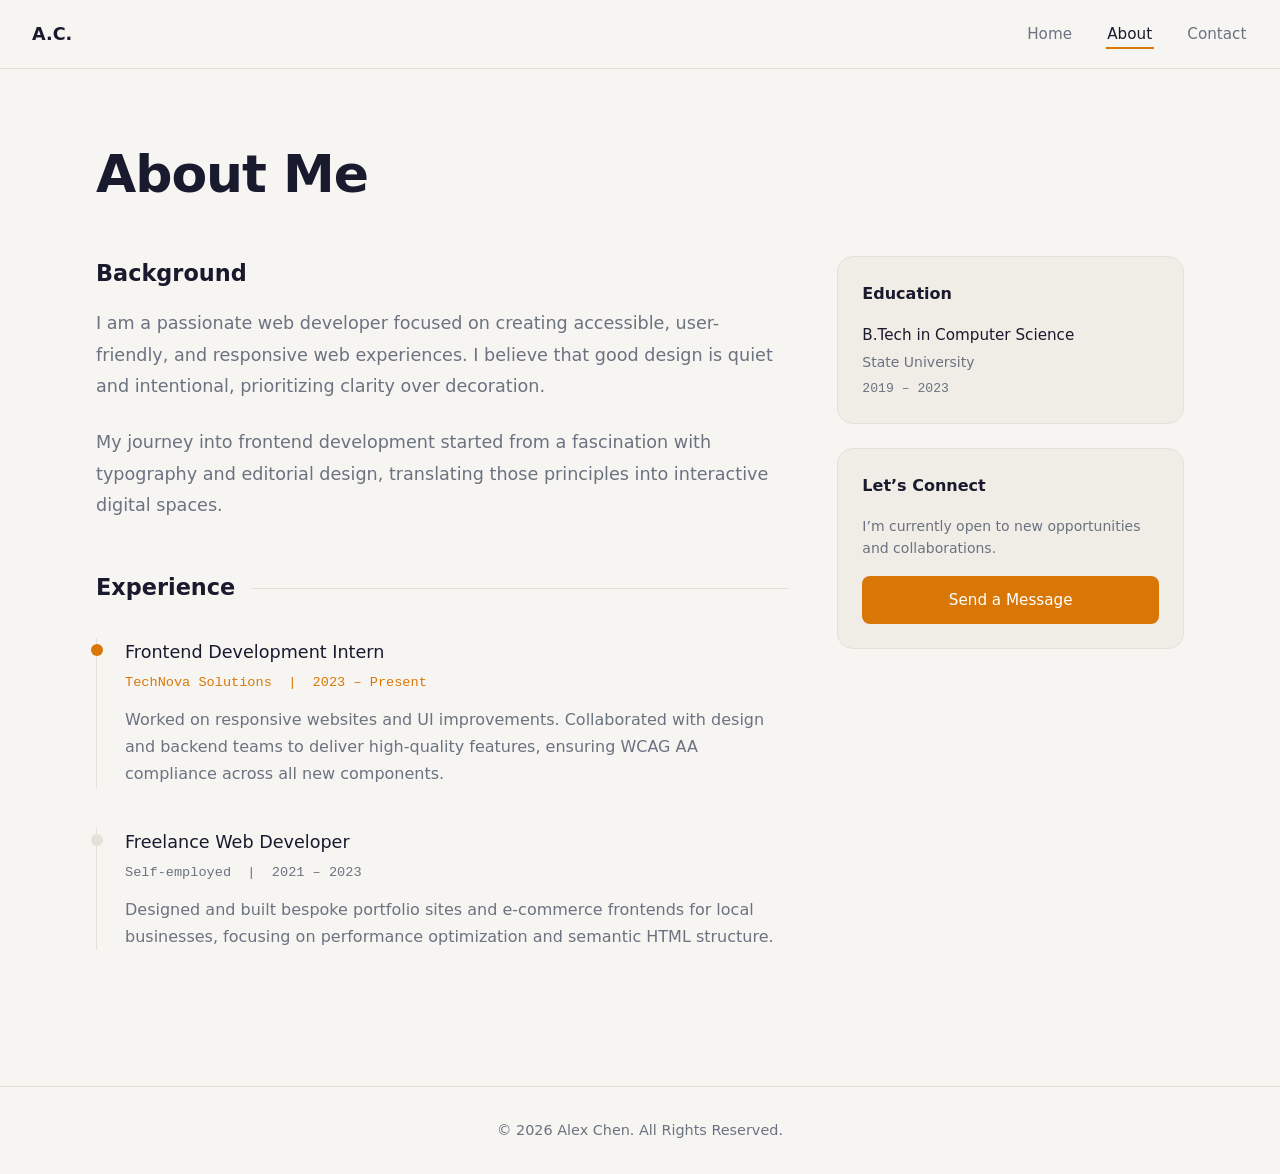
==== about.html @ e7417eff "Add files via upload" ====
<!DOCTYPE html>
<html lang="en">
<head>
  <meta charset="UTF-8">
  <meta name="viewport" content="width=device-width, initial-scale=1.0">

  <title>About | Alex Chen - Frontend Developer</title>

  <meta name="description" content="Learn more about Alex Chen's background, education, and experience as a frontend developer.">
  <meta name="theme-color" content="#d97706">

  <link rel="canonical" href="https://alexchen.dev/about.html">

  <meta property="og:title" content="About | Alex Chen - Frontend Developer">
  <meta property="og:description" content="Learn more about Alex Chen's background, education, and experience as a frontend developer.">
  <meta property="og:type" content="website">
  <meta property="og:url" content="https://alexchen.dev/about.html">
  <meta property="og:image" content="https://alexchen.dev/preview.jpg">

  <meta name="twitter:card" content="summary_large_image">
  <meta name="twitter:title" content="About | Alex Chen - Frontend Developer">
  <meta name="twitter:description" content="Learn more about Alex Chen's background, education, and experience as a frontend developer.">
  <meta name="twitter:image" content="https://alexchen.dev/preview.jpg">

  <style>
    *, *::before, *::after { box-sizing: border-box; margin: 0; padding: 0; }

    :root {
      --bg: #f7f5f2;
      --fg: #1a1a2e;
      --muted: #6b7280;
      --primary: #d97706;
      --card: #ffffff;
      --border: #e5e0d8;
      --secondary-bg: #f0ece6;
      font-family: system-ui, -apple-system, BlinkMacSystemFont, "Segoe UI", sans-serif;
    }

    body { background: var(--bg); color: var(--fg); line-height: 1.6; }

    /* Skip link */
    .skip-link {
      position: absolute;
      left: -9999px;
      top: auto;
      width: 1px;
      height: 1px;
      overflow: hidden;
    }
    .skip-link:focus {
      position: fixed;
      top: 1rem;
      left: 1rem;
      width: auto;
      height: auto;
      padding: 0.75rem 1.25rem;
      background: var(--fg);
      color: #fff;
      border-radius: 6px;
      font-weight: 600;
      z-index: 9999;
      text-decoration: none;
    }

    /* Header & Nav */
    header {
      display: flex;
      align-items: center;
      justify-content: space-between;
      padding: 1.25rem 2rem;
      border-bottom: 1px solid var(--border);
      background: var(--bg);
    }
    .logo { font-weight: 700; font-size: 1.1rem; text-decoration: none; color: var(--fg); }
    nav ul { list-style: none; display: flex; gap: 2rem; }
    nav a {
      text-decoration: none;
      color: var(--muted);
      font-size: 0.95rem;
      padding: 0.25rem 0.1rem;
      border-bottom: 2px solid transparent;
      transition: color 0.2s, border-color 0.2s;
    }
    nav a[aria-current="page"] {
      color: var(--fg);
      border-bottom-color: var(--primary);
      font-weight: 500;
    }
    nav a:hover { color: var(--fg); }
    nav a:focus-visible {
      outline: 2px solid var(--primary);
      outline-offset: 3px;
      border-radius: 3px;
    }

    main:focus { outline: none; }

    /* Layout */
    .page-content {
      max-width: 72rem;
      margin: 0 auto;
      padding: 4rem 2rem 6rem;
    }
    .page-content h1 {
      font-size: clamp(2rem, 5vw, 3.25rem);
      font-weight: 800;
      letter-spacing: -0.02em;
      margin-bottom: 2.5rem;
    }

    .two-col {
      display: grid;
      grid-template-columns: 1fr;
      gap: 3rem;
    }
    @media (min-width: 768px) {
      .two-col { grid-template-columns: 2fr 1fr; }
    }

    /* Bio */
    .bio h2 {
      font-size: 1.4rem;
      font-weight: 600;
      margin-bottom: 1rem;
    }
    .bio p {
      color: var(--muted);
      font-size: 1.1rem;
      font-weight: 300;
      line-height: 1.8;
      margin-bottom: 1.5rem;
    }

    /* Experience */
    .experience { margin-top: 3rem; }
    .experience h2 {
      display: flex;
      align-items: center;
      gap: 1rem;
      font-size: 1.4rem;
      font-weight: 600;
      margin-bottom: 2rem;
    }
    .experience h2::after {
      content: "";
      flex: 1;
      height: 1px;
      background: var(--border);
    }
    .timeline { list-style: none; }
    .timeline li {
      position: relative;
      padding-left: 1.75rem;
      border-left: 1px solid var(--border);
      margin-bottom: 2.5rem;
    }
    .timeline li::before {
      content: "";
      position: absolute;
      width: 12px;
      height: 12px;
      border-radius: 50%;
      background: var(--primary);
      left: -6.5px;
      top: 6px;
    }
    .timeline li:last-child::before { background: var(--border); }
    .timeline article h3 { font-size: 1.1rem; font-weight: 500; margin-bottom: 0.3rem; }
    .timeline article .role-meta {
      font-family: monospace;
      font-size: 0.85rem;
      color: var(--primary);
      margin-bottom: 0.75rem;
    }
    .timeline li:last-child .role-meta { color: var(--muted); }
    .timeline article p { color: var(--muted); line-height: 1.7; }

    /* Sidebar */
    .sidebar { display: flex; flex-direction: column; gap: 1.5rem; }
    .sidebar-card {
      padding: 1.5rem;
      border-radius: 16px;
      background: var(--secondary-bg);
      border: 1px solid var(--border);
    }
    .sidebar-card h2 {
      font-size: 1rem;
      font-weight: 600;
      margin-bottom: 1rem;
    }
    .sidebar-card h3 { font-size: 0.95rem; font-weight: 500; }
    .sidebar-card p { font-size: 0.875rem; color: var(--muted); margin-top: 0.25rem; line-height: 1.6; }
    .sidebar-card .date { font-family: monospace; font-size: 0.82rem; color: var(--muted); margin-top: 0.3rem; }

    .btn {
      display: inline-flex;
      align-items: center;
      justify-content: center;
      width: 100%;
      padding: 0.75rem 1.5rem;
      border-radius: 8px;
      font-size: 0.95rem;
      font-weight: 500;
      text-decoration: none;
      background: var(--primary);
      color: #fff;
      margin-top: 1rem;
      transition: opacity 0.2s;
    }
    .btn:hover { opacity: 0.9; }
    .btn:focus-visible { outline: 2px solid var(--primary); outline-offset: 3px; }

    /* Footer */
    footer {
      padding: 2rem;
      text-align: center;
      border-top: 1px solid var(--border);
      color: var(--muted);
      font-size: 0.9rem;
    }
  </style>
</head>
<body>

  <a href="#main-content" class="skip-link">Skip to main content</a>

  <header>
    <a href="index.html" class="logo">A.C.</a>
    <nav aria-label="Primary Navigation">
      <ul>
        <li><a href="index.html">Home</a></li>
        <li><a href="about.html" aria-current="page">About</a></li>
        <li><a href="contact.html">Contact</a></li>
      </ul>
    </nav>
  </header>

  <main id="main-content" tabindex="-1">
    <div class="page-content">
      <h1>About Me</h1>

      <div class="two-col">

        <div>
          <section class="bio" aria-labelledby="bio-heading">
            <h2 id="bio-heading">Background</h2>
            <p>
              I am a passionate web developer focused on creating accessible, user-friendly,
              and responsive web experiences. I believe that good design is quiet and intentional,
              prioritizing clarity over decoration.
            </p>
            <p>
              My journey into frontend development started from a fascination with typography
              and editorial design, translating those principles into interactive digital spaces.
            </p>
          </section>

          <section class="experience" aria-labelledby="experience-heading">
            <h2 id="experience-heading">Experience</h2>
            <ul class="timeline">
              <li>
                <article>
                  <h3>Frontend Development Intern</h3>
                  <p class="role-meta">TechNova Solutions &nbsp;|&nbsp; 2023 &ndash; Present</p>
                  <p>
                    Worked on responsive websites and UI improvements. Collaborated with design
                    and backend teams to deliver high-quality features, ensuring WCAG AA compliance
                    across all new components.
                  </p>
                </article>
              </li>
              <li>
                <article>
                  <h3>Freelance Web Developer</h3>
                  <p class="role-meta">Self-employed &nbsp;|&nbsp; 2021 &ndash; 2023</p>
                  <p>
                    Designed and built bespoke portfolio sites and e-commerce frontends for local
                    businesses, focusing on performance optimization and semantic HTML structure.
                  </p>
                </article>
              </li>
            </ul>
          </section>
        </div>

        <aside aria-labelledby="education-heading" class="sidebar">
          <div class="sidebar-card">
            <h2 id="education-heading">Education</h2>
            <h3>B.Tech in Computer Science</h3>
            <p>State University</p>
            <p class="date">2019 &ndash; 2023</p>
          </div>

          <div class="sidebar-card">
            <h2 id="connect-heading">Let&rsquo;s Connect</h2>
            <p>I&rsquo;m currently open to new opportunities and collaborations.</p>
            <a href="contact.html" class="btn">Send a Message</a>
          </div>
        </aside>

      </div>
    </div>
  </main>

  <footer>
    <p>&copy; 2026 Alex Chen. All Rights Reserved.</p>
  </footer>

</body>
</html>
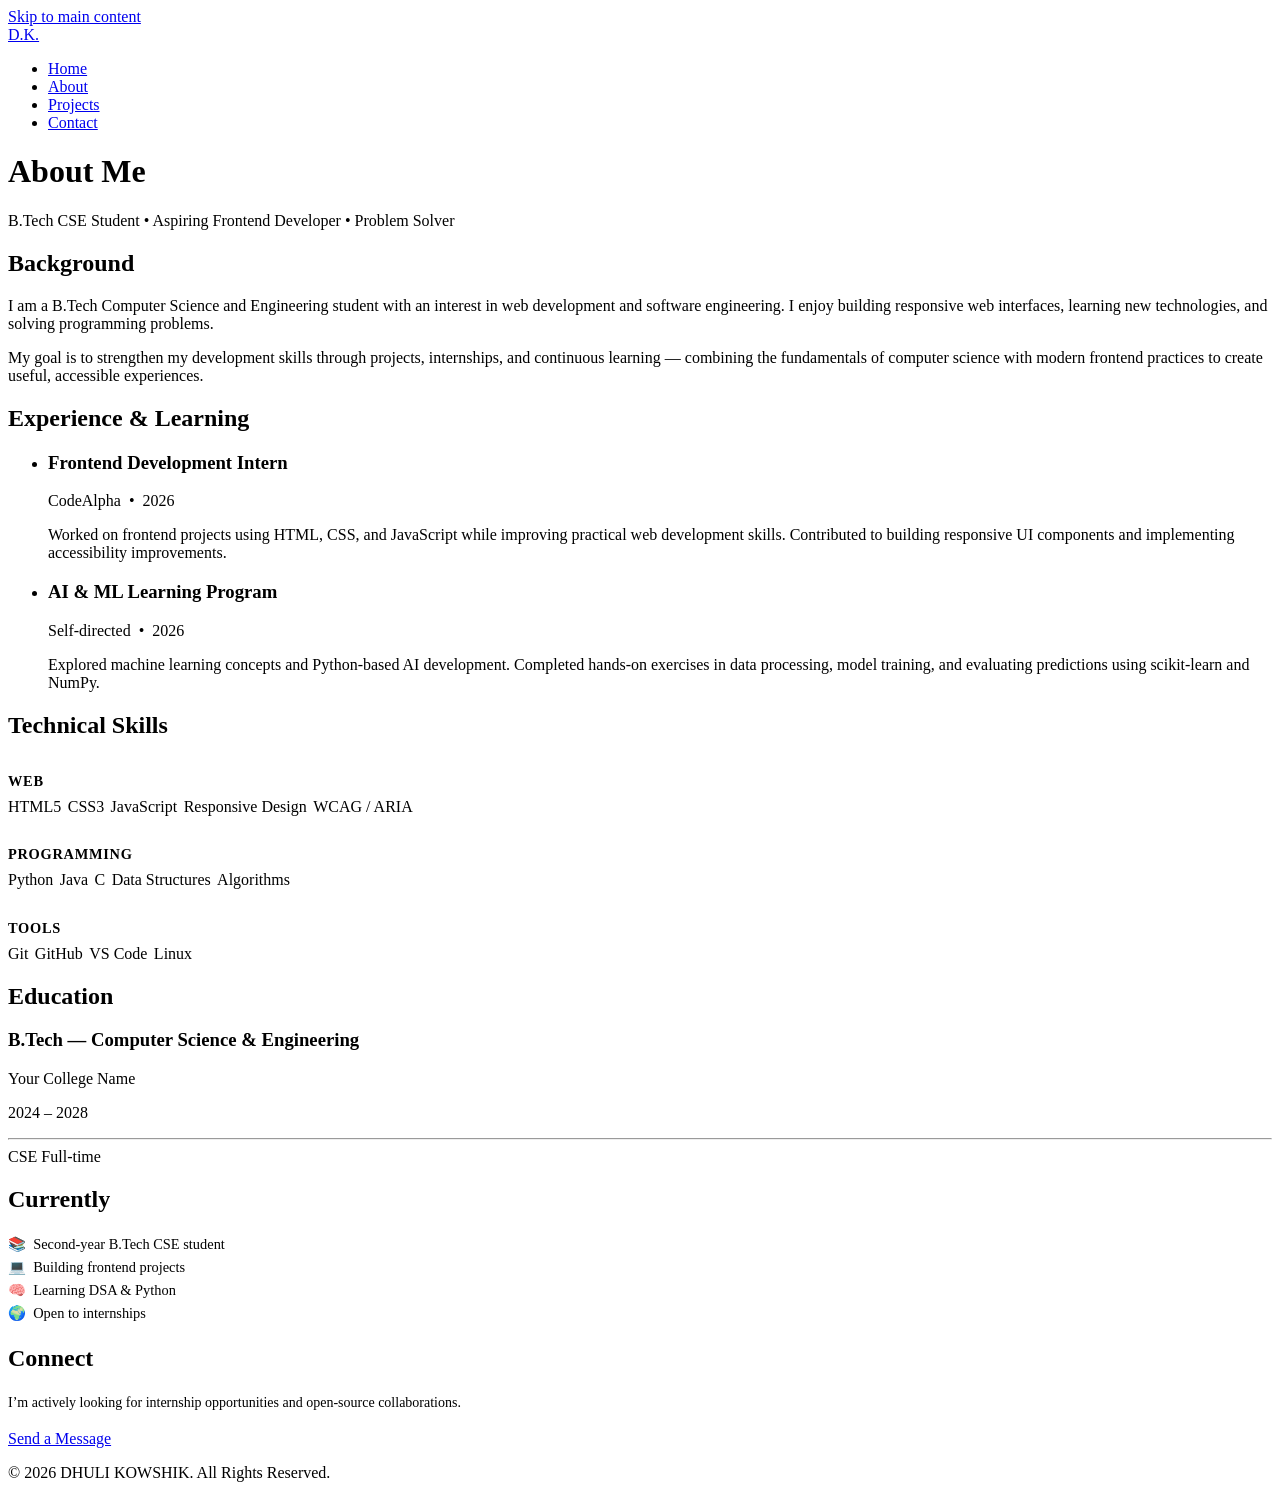
==== commit 2f059e9c: "Add files via upload" ====
--- a/about.html
+++ b/about.html
@@ -4,306 +4,180 @@
   <meta charset="UTF-8">
   <meta name="viewport" content="width=device-width, initial-scale=1.0">
 
-  <title>About | Alex Chen - Frontend Developer</title>
+  <title>About | DHULI KOWSHIK — CSE Student</title>
 
-  <meta name="description" content="Learn more about Alex Chen's background, education, and experience as a frontend developer.">
-  <meta name="theme-color" content="#d97706">
+  <meta name="description" content="Learn about DHULI KOWSHIK — B.Tech CSE student (2024–2028) interested in web development, software engineering, and AI technologies.">
+  <meta name="theme-color" content="#7c3aed">
 
-  <link rel="canonical" href="https://alexchen.dev/about.html">
+  <link rel="canonical" href="https://dhulikowshik.dev/about.html">
 
-  <meta property="og:title" content="About | Alex Chen - Frontend Developer">
-  <meta property="og:description" content="Learn more about Alex Chen's background, education, and experience as a frontend developer.">
+  <meta property="og:title" content="About | DHULI KOWSHIK — CSE Student">
+  <meta property="og:description" content="B.Tech CSE student (2024–2028) interested in web development, software engineering, and AI technologies.">
   <meta property="og:type" content="website">
-  <meta property="og:url" content="https://alexchen.dev/about.html">
-  <meta property="og:image" content="https://alexchen.dev/preview.jpg">
+  <meta property="og:url" content="https://dhulikowshik.dev/about.html">
+  <meta property="og:image" content="https://dhulikowshik.dev/images/preview.jpg">
 
   <meta name="twitter:card" content="summary_large_image">
-  <meta name="twitter:title" content="About | Alex Chen - Frontend Developer">
-  <meta name="twitter:description" content="Learn more about Alex Chen's background, education, and experience as a frontend developer.">
-  <meta name="twitter:image" content="https://alexchen.dev/preview.jpg">
+  <meta name="twitter:title" content="About | DHULI KOWSHIK — CSE Student">
+  <meta name="twitter:description" content="B.Tech CSE student (2024–2028) interested in web development, software engineering, and AI technologies.">
+  <meta name="twitter:image" content="https://dhulikowshik.dev/images/preview.jpg">
 
-  <style>
-    *, *::before, *::after { box-sizing: border-box; margin: 0; padding: 0; }
-
-    :root {
-      --bg: #f7f5f2;
-      --fg: #1a1a2e;
-      --muted: #6b7280;
-      --primary: #d97706;
-      --card: #ffffff;
-      --border: #e5e0d8;
-      --secondary-bg: #f0ece6;
-      font-family: system-ui, -apple-system, BlinkMacSystemFont, "Segoe UI", sans-serif;
-    }
-
-    body { background: var(--bg); color: var(--fg); line-height: 1.6; }
-
-    /* Skip link */
-    .skip-link {
-      position: absolute;
-      left: -9999px;
-      top: auto;
-      width: 1px;
-      height: 1px;
-      overflow: hidden;
-    }
-    .skip-link:focus {
-      position: fixed;
-      top: 1rem;
-      left: 1rem;
-      width: auto;
-      height: auto;
-      padding: 0.75rem 1.25rem;
-      background: var(--fg);
-      color: #fff;
-      border-radius: 6px;
-      font-weight: 600;
-      z-index: 9999;
-      text-decoration: none;
-    }
-
-    /* Header & Nav */
-    header {
-      display: flex;
-      align-items: center;
-      justify-content: space-between;
-      padding: 1.25rem 2rem;
-      border-bottom: 1px solid var(--border);
-      background: var(--bg);
-    }
-    .logo { font-weight: 700; font-size: 1.1rem; text-decoration: none; color: var(--fg); }
-    nav ul { list-style: none; display: flex; gap: 2rem; }
-    nav a {
-      text-decoration: none;
-      color: var(--muted);
-      font-size: 0.95rem;
-      padding: 0.25rem 0.1rem;
-      border-bottom: 2px solid transparent;
-      transition: color 0.2s, border-color 0.2s;
-    }
-    nav a[aria-current="page"] {
-      color: var(--fg);
-      border-bottom-color: var(--primary);
-      font-weight: 500;
-    }
-    nav a:hover { color: var(--fg); }
-    nav a:focus-visible {
-      outline: 2px solid var(--primary);
-      outline-offset: 3px;
-      border-radius: 3px;
-    }
-
-    main:focus { outline: none; }
-
-    /* Layout */
-    .page-content {
-      max-width: 72rem;
-      margin: 0 auto;
-      padding: 4rem 2rem 6rem;
-    }
-    .page-content h1 {
-      font-size: clamp(2rem, 5vw, 3.25rem);
-      font-weight: 800;
-      letter-spacing: -0.02em;
-      margin-bottom: 2.5rem;
-    }
-
-    .two-col {
-      display: grid;
-      grid-template-columns: 1fr;
-      gap: 3rem;
-    }
-    @media (min-width: 768px) {
-      .two-col { grid-template-columns: 2fr 1fr; }
-    }
-
-    /* Bio */
-    .bio h2 {
-      font-size: 1.4rem;
-      font-weight: 600;
-      margin-bottom: 1rem;
-    }
-    .bio p {
-      color: var(--muted);
-      font-size: 1.1rem;
-      font-weight: 300;
-      line-height: 1.8;
-      margin-bottom: 1.5rem;
-    }
-
-    /* Experience */
-    .experience { margin-top: 3rem; }
-    .experience h2 {
-      display: flex;
-      align-items: center;
-      gap: 1rem;
-      font-size: 1.4rem;
-      font-weight: 600;
-      margin-bottom: 2rem;
-    }
-    .experience h2::after {
-      content: "";
-      flex: 1;
-      height: 1px;
-      background: var(--border);
-    }
-    .timeline { list-style: none; }
-    .timeline li {
-      position: relative;
-      padding-left: 1.75rem;
-      border-left: 1px solid var(--border);
-      margin-bottom: 2.5rem;
-    }
-    .timeline li::before {
-      content: "";
-      position: absolute;
-      width: 12px;
-      height: 12px;
-      border-radius: 50%;
-      background: var(--primary);
-      left: -6.5px;
-      top: 6px;
-    }
-    .timeline li:last-child::before { background: var(--border); }
-    .timeline article h3 { font-size: 1.1rem; font-weight: 500; margin-bottom: 0.3rem; }
-    .timeline article .role-meta {
-      font-family: monospace;
-      font-size: 0.85rem;
-      color: var(--primary);
-      margin-bottom: 0.75rem;
-    }
-    .timeline li:last-child .role-meta { color: var(--muted); }
-    .timeline article p { color: var(--muted); line-height: 1.7; }
-
-    /* Sidebar */
-    .sidebar { display: flex; flex-direction: column; gap: 1.5rem; }
-    .sidebar-card {
-      padding: 1.5rem;
-      border-radius: 16px;
-      background: var(--secondary-bg);
-      border: 1px solid var(--border);
-    }
-    .sidebar-card h2 {
-      font-size: 1rem;
-      font-weight: 600;
-      margin-bottom: 1rem;
-    }
-    .sidebar-card h3 { font-size: 0.95rem; font-weight: 500; }
-    .sidebar-card p { font-size: 0.875rem; color: var(--muted); margin-top: 0.25rem; line-height: 1.6; }
-    .sidebar-card .date { font-family: monospace; font-size: 0.82rem; color: var(--muted); margin-top: 0.3rem; }
-
-    .btn {
-      display: inline-flex;
-      align-items: center;
-      justify-content: center;
-      width: 100%;
-      padding: 0.75rem 1.5rem;
-      border-radius: 8px;
-      font-size: 0.95rem;
-      font-weight: 500;
-      text-decoration: none;
-      background: var(--primary);
-      color: #fff;
-      margin-top: 1rem;
-      transition: opacity 0.2s;
-    }
-    .btn:hover { opacity: 0.9; }
-    .btn:focus-visible { outline: 2px solid var(--primary); outline-offset: 3px; }
-
-    /* Footer */
-    footer {
-      padding: 2rem;
-      text-align: center;
-      border-top: 1px solid var(--border);
-      color: var(--muted);
-      font-size: 0.9rem;
-    }
-  </style>
+  <link rel="stylesheet" href="css/style.css">
 </head>
 <body>
 
   <a href="#main-content" class="skip-link">Skip to main content</a>
 
   <header>
-    <a href="index.html" class="logo">A.C.</a>
+    <a href="index.html" class="logo" aria-label="DHULI KOWSHIK — Home">D.K.</a>
     <nav aria-label="Primary Navigation">
       <ul>
         <li><a href="index.html">Home</a></li>
         <li><a href="about.html" aria-current="page">About</a></li>
+        <li><a href="projects.html">Projects</a></li>
         <li><a href="contact.html">Contact</a></li>
       </ul>
     </nav>
   </header>
 
   <main id="main-content" tabindex="-1">
-    <div class="page-content">
-      <h1>About Me</h1>
 
-      <div class="two-col">
+    <div class="page-hero">
+      <div class="container">
+        <h1>About Me</h1>
+        <p>B.Tech CSE Student &bull; Aspiring Frontend Developer &bull; Problem Solver</p>
+      </div>
+    </div>
 
-        <div>
-          <section class="bio" aria-labelledby="bio-heading">
-            <h2 id="bio-heading">Background</h2>
-            <p>
-              I am a passionate web developer focused on creating accessible, user-friendly,
-              and responsive web experiences. I believe that good design is quiet and intentional,
-              prioritizing clarity over decoration.
-            </p>
-            <p>
-              My journey into frontend development started from a fascination with typography
-              and editorial design, translating those principles into interactive digital spaces.
-            </p>
-          </section>
+    <div class="about-layout">
 
-          <section class="experience" aria-labelledby="experience-heading">
-            <h2 id="experience-heading">Experience</h2>
-            <ul class="timeline">
-              <li>
-                <article>
-                  <h3>Frontend Development Intern</h3>
-                  <p class="role-meta">TechNova Solutions &nbsp;|&nbsp; 2023 &ndash; Present</p>
-                  <p>
-                    Worked on responsive websites and UI improvements. Collaborated with design
-                    and backend teams to deliver high-quality features, ensuring WCAG AA compliance
-                    across all new components.
-                  </p>
-                </article>
-              </li>
-              <li>
-                <article>
-                  <h3>Freelance Web Developer</h3>
-                  <p class="role-meta">Self-employed &nbsp;|&nbsp; 2021 &ndash; 2023</p>
-                  <p>
-                    Designed and built bespoke portfolio sites and e-commerce frontends for local
-                    businesses, focusing on performance optimization and semantic HTML structure.
-                  </p>
-                </article>
-              </li>
-            </ul>
-          </section>
+      <!-- Main column -->
+      <div>
+
+        <section class="about-section" aria-labelledby="background-heading">
+          <h2 id="background-heading">Background</h2>
+          <p>
+            I am a B.Tech Computer Science and Engineering student with an interest
+            in web development and software engineering. I enjoy building responsive
+            web interfaces, learning new technologies, and solving programming problems.
+          </p>
+          <p>
+            My goal is to strengthen my development skills through projects, internships,
+            and continuous learning — combining the fundamentals of computer science with
+            modern frontend practices to create useful, accessible experiences.
+          </p>
+        </section>
+
+        <section class="about-section" aria-labelledby="experience-heading">
+          <h2 id="experience-heading">Experience &amp; Learning</h2>
+          <ul class="timeline" aria-label="Experience timeline">
+            <li>
+              <article>
+                <h3>Frontend Development Intern</h3>
+                <p class="meta">CodeAlpha &nbsp;&bull;&nbsp; 2026</p>
+                <p>
+                  Worked on frontend projects using HTML, CSS, and JavaScript while
+                  improving practical web development skills. Contributed to building
+                  responsive UI components and implementing accessibility improvements.
+                </p>
+              </article>
+            </li>
+            <li>
+              <article>
+                <h3>AI &amp; ML Learning Program</h3>
+                <p class="meta">Self-directed &nbsp;&bull;&nbsp; 2026</p>
+                <p>
+                  Explored machine learning concepts and Python-based AI development.
+                  Completed hands-on exercises in data processing, model training, and
+                  evaluating predictions using scikit-learn and NumPy.
+                </p>
+              </article>
+            </li>
+          </ul>
+        </section>
+
+        <section class="about-section" aria-labelledby="skills-heading">
+          <h2 id="skills-heading">Technical Skills</h2>
+          <div style="display:flex;flex-direction:column;gap:1rem;">
+
+            <div>
+              <h3 style="font-size:.9rem;font-weight:700;color:var(--muted);text-transform:uppercase;letter-spacing:.05em;margin-bottom:.5rem;">Web</h3>
+              <div style="display:flex;flex-wrap:wrap;gap:.4rem;">
+                <span class="tag">HTML5</span>
+                <span class="tag">CSS3</span>
+                <span class="tag">JavaScript</span>
+                <span class="tag">Responsive Design</span>
+                <span class="tag">WCAG / ARIA</span>
+              </div>
+            </div>
+
+            <div>
+              <h3 style="font-size:.9rem;font-weight:700;color:var(--muted);text-transform:uppercase;letter-spacing:.05em;margin-bottom:.5rem;">Programming</h3>
+              <div style="display:flex;flex-wrap:wrap;gap:.4rem;">
+                <span class="tag">Python</span>
+                <span class="tag">Java</span>
+                <span class="tag">C</span>
+                <span class="tag">Data Structures</span>
+                <span class="tag">Algorithms</span>
+              </div>
+            </div>
+
+            <div>
+              <h3 style="font-size:.9rem;font-weight:700;color:var(--muted);text-transform:uppercase;letter-spacing:.05em;margin-bottom:.5rem;">Tools</h3>
+              <div style="display:flex;flex-wrap:wrap;gap:.4rem;">
+                <span class="tag">Git</span>
+                <span class="tag">GitHub</span>
+                <span class="tag">VS Code</span>
+                <span class="tag">Linux</span>
+              </div>
+            </div>
+
+          </div>
+        </section>
+
+      </div>
+
+      <!-- Sidebar -->
+      <aside aria-label="Quick facts" class="sidebar">
+
+        <div class="info-card">
+          <h2 id="education-heading">Education</h2>
+          <h3>B.Tech — Computer Science &amp; Engineering</h3>
+          <p>Your College Name</p>
+          <p class="date">2024 &ndash; 2028</p>
+          <hr class="divider">
+          <div class="tags-row">
+            <span class="tag">CSE</span>
+            <span class="tag">Full-time</span>
+          </div>
         </div>
 
-        <aside aria-labelledby="education-heading" class="sidebar">
-          <div class="sidebar-card">
-            <h2 id="education-heading">Education</h2>
-            <h3>B.Tech in Computer Science</h3>
-            <p>State University</p>
-            <p class="date">2019 &ndash; 2023</p>
-          </div>
+        <div class="info-card">
+          <h2>Currently</h2>
+          <p style="font-size:.9rem;color:var(--muted);line-height:1.6;">
+            &#128218; &nbsp;Second-year B.Tech CSE student<br>
+            &#128187; &nbsp;Building frontend projects<br>
+            &#129504; &nbsp;Learning DSA &amp; Python<br>
+            &#127757; &nbsp;Open to internships
+          </p>
+        </div>
 
-          <div class="sidebar-card">
-            <h2 id="connect-heading">Let&rsquo;s Connect</h2>
-            <p>I&rsquo;m currently open to new opportunities and collaborations.</p>
-            <a href="contact.html" class="btn">Send a Message</a>
-          </div>
-        </aside>
+        <div class="info-card">
+          <h2>Connect</h2>
+          <p style="font-size:.875rem;color:var(--muted);margin-bottom:1rem;line-height:1.6;">
+            I&rsquo;m actively looking for internship opportunities and open-source collaborations.
+          </p>
+          <a href="contact.html" class="btn btn--primary btn--full">Send a Message</a>
+        </div>
 
-      </div>
+      </aside>
+
     </div>
+
   </main>
 
   <footer>
-    <p>&copy; 2026 Alex Chen. All Rights Reserved.</p>
+    <p>&copy; 2026 DHULI KOWSHIK. All Rights Reserved.</p>
   </footer>
 
 </body>
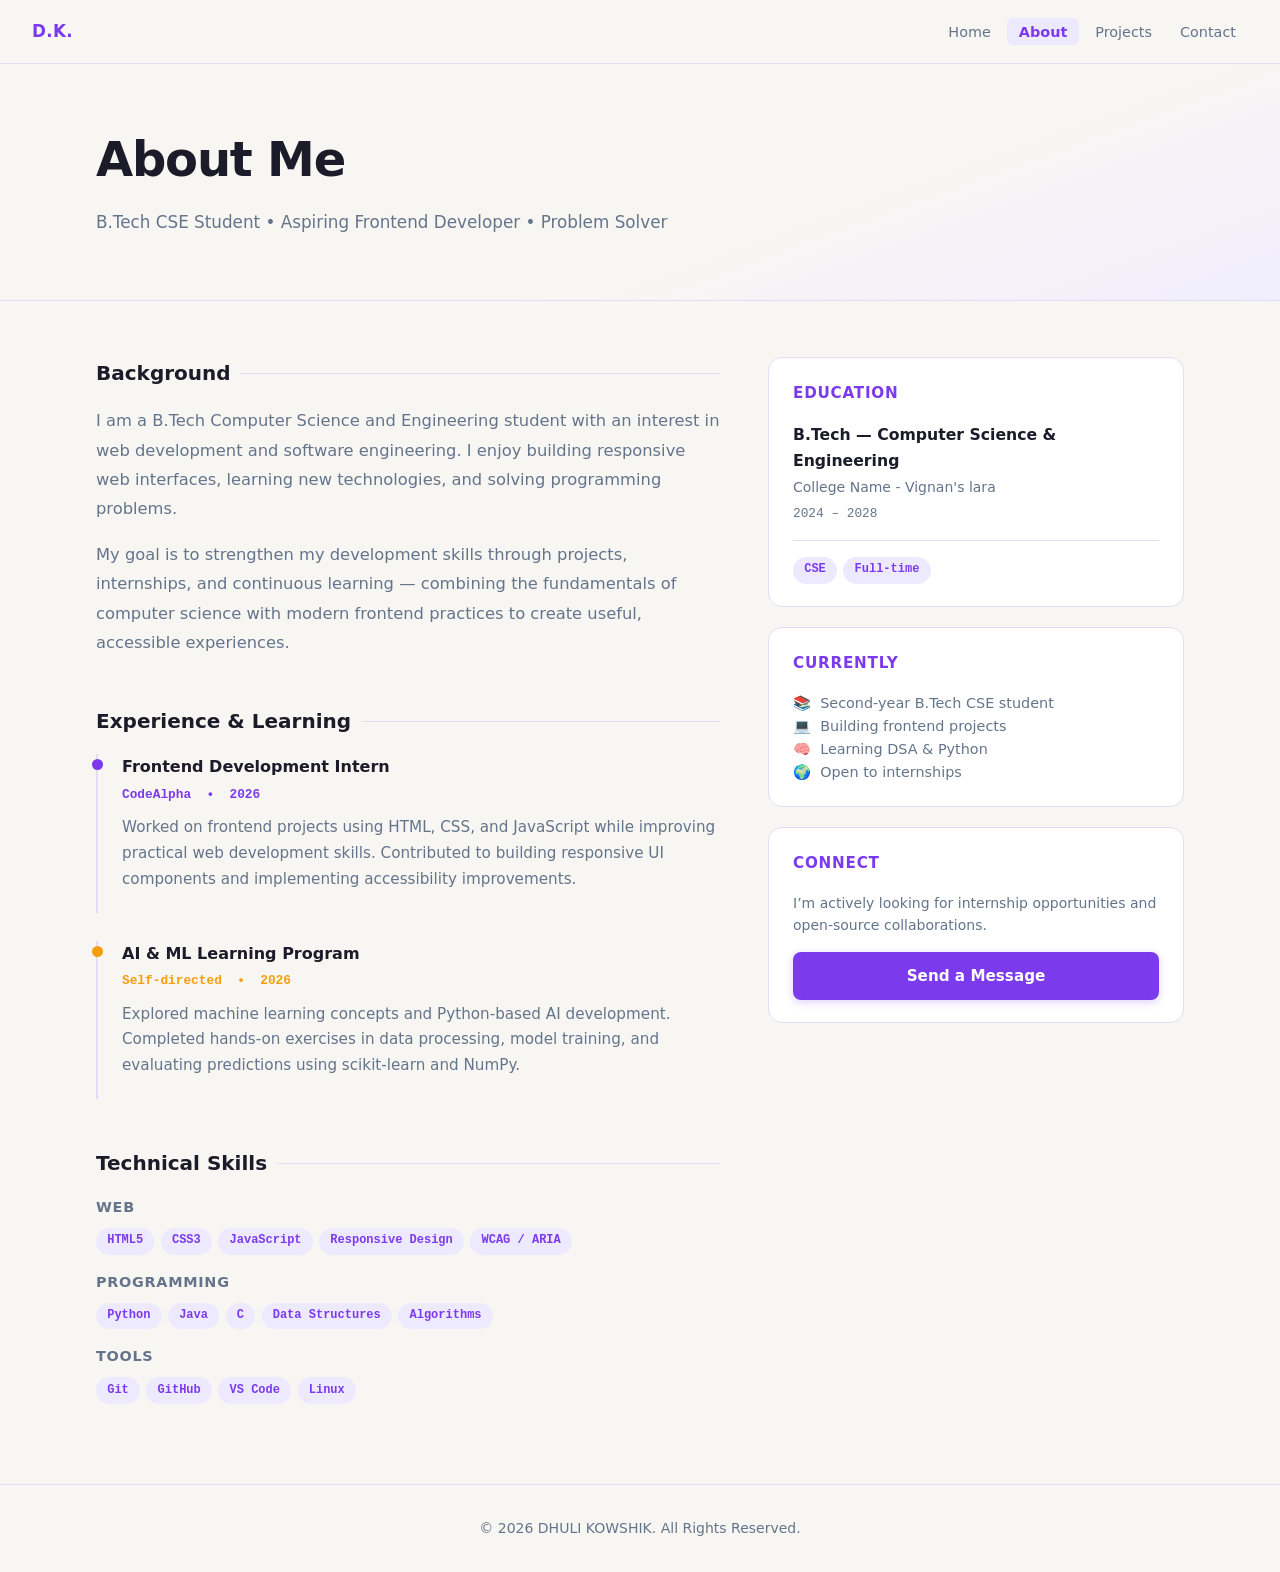
==== commit 7ade3d66: "Update about.html" ====
--- a/about.html
+++ b/about.html
@@ -143,7 +143,7 @@
         <div class="info-card">
           <h2 id="education-heading">Education</h2>
           <h3>B.Tech — Computer Science &amp; Engineering</h3>
-          <p>Your College Name</p>
+          <p>College Name - Vignan's lara </p>
           <p class="date">2024 &ndash; 2028</p>
           <hr class="divider">
           <div class="tags-row">
--- a/css/style.css
+++ b/css/style.css
@@ -0,0 +1,441 @@
+/* ============================================================
+   DHULI KOWSHIK — Portfolio
+   style.css  |  Shared across all pages
+   ============================================================ */
+
+/* Reset & Base */
+*, *::before, *::after { box-sizing: border-box; margin: 0; padding: 0; }
+
+:root {
+  --bg:           #f8f6f2;
+  --fg:           #1c1b29;
+  --muted:        #64748b;
+  --primary:      #7c3aed;      /* violet — confident, technical */
+  --primary-lt:   #ede9fe;
+  --accent:       #f59e0b;      /* amber highlight */
+  --card:         #ffffff;
+  --border:       #e2ddf5;
+  --secondary-bg: #f1eefe;
+  --danger:       #dc2626;
+  --success-bg:   #f0fdf4;
+  --success-bdr:  #bbf7d0;
+  --success-fg:   #15803d;
+  --radius:       14px;
+  --font-mono:    "Courier New", Courier, monospace;
+}
+
+body {
+  background: var(--bg);
+  color: var(--fg);
+  font-family: system-ui, -apple-system, BlinkMacSystemFont, "Segoe UI", sans-serif;
+  line-height: 1.65;
+  font-size: 1rem;
+}
+
+/* ── Skip Link ─────────────────────────────────────────── */
+.skip-link {
+  position: absolute;
+  left: -9999px;
+  top: auto;
+  width: 1px;
+  height: 1px;
+  overflow: hidden;
+}
+.skip-link:focus {
+  position: fixed;
+  top: 1rem;
+  left: 1rem;
+  width: auto;
+  height: auto;
+  padding: 0.75rem 1.25rem;
+  background: var(--fg);
+  color: #fff;
+  border-radius: 6px;
+  font-weight: 600;
+  z-index: 9999;
+  text-decoration: none;
+  outline: 2px solid var(--accent);
+  outline-offset: 2px;
+}
+
+/* ── Header & Nav ──────────────────────────────────────── */
+header {
+  display: flex;
+  align-items: center;
+  justify-content: space-between;
+  padding: 1.1rem 2rem;
+  border-bottom: 1px solid var(--border);
+  background: var(--bg);
+  position: sticky;
+  top: 0;
+  z-index: 100;
+}
+
+.logo {
+  font-weight: 800;
+  font-size: 1.05rem;
+  text-decoration: none;
+  color: var(--primary);
+  letter-spacing: 0.02em;
+}
+
+nav ul {
+  list-style: none;
+  display: flex;
+  gap: 0.25rem;
+}
+nav a {
+  text-decoration: none;
+  color: var(--muted);
+  font-size: 0.9rem;
+  font-weight: 500;
+  padding: 0.35rem 0.75rem;
+  border-radius: 6px;
+  transition: color 0.18s, background 0.18s;
+}
+nav a:hover { color: var(--fg); background: var(--secondary-bg); }
+nav a[aria-current="page"] {
+  color: var(--primary);
+  background: var(--primary-lt);
+  font-weight: 600;
+}
+nav a:focus-visible {
+  outline: 2px solid var(--primary);
+  outline-offset: 2px;
+}
+
+/* ── Main focus (skip-link target) ────────────────────── */
+main:focus { outline: none; }
+
+/* ── Utility ───────────────────────────────────────────── */
+.sr-only {
+  position: absolute;
+  width: 1px; height: 1px;
+  padding: 0; margin: -1px;
+  overflow: hidden;
+  clip: rect(0,0,0,0);
+  white-space: nowrap;
+  border: 0;
+}
+
+.container        { max-width: 72rem; margin: 0 auto; padding: 0 2rem; }
+.container--sm    { max-width: 44rem; margin: 0 auto; padding: 0 2rem; }
+
+.section-rule {
+  display: flex;
+  align-items: center;
+  gap: 1rem;
+  margin-bottom: 2.75rem;
+}
+.section-rule h2  { font-size: 1.65rem; font-weight: 700; white-space: nowrap; }
+.section-rule::after {
+  content: "";
+  flex: 1;
+  height: 1px;
+  background: var(--border);
+}
+
+/* ── Buttons & Tags ────────────────────────────────────── */
+.btn {
+  display: inline-flex;
+  align-items: center;
+  justify-content: center;
+  padding: 0.7rem 1.9rem;
+  border-radius: 9999px;
+  font-size: 0.95rem;
+  font-weight: 600;
+  text-decoration: none;
+  cursor: pointer;
+  font-family: inherit;
+  transition: box-shadow 0.18s, background 0.18s, opacity 0.18s;
+  border: none;
+}
+.btn:focus-visible { outline: 2px solid var(--primary); outline-offset: 3px; }
+.btn--primary  { background: var(--primary); color: #fff; box-shadow: 0 2px 8px rgba(124,58,237,.25); }
+.btn--primary:hover  { box-shadow: 0 4px 16px rgba(124,58,237,.35); }
+.btn--outline  { border: 1.5px solid var(--border); background: rgba(255,255,255,.6); color: var(--fg); }
+.btn--outline:hover  { background: var(--secondary-bg); }
+.btn--full     { width: 100%; border-radius: 8px; }
+
+.tag {
+  display: inline-block;
+  padding: 0.22rem 0.7rem;
+  background: var(--primary-lt);
+  color: var(--primary);
+  border-radius: 9999px;
+  font-family: var(--font-mono);
+  font-size: 0.75rem;
+  font-weight: 600;
+}
+
+/* ── Footer ────────────────────────────────────────────── */
+footer {
+  padding: 2rem;
+  text-align: center;
+  border-top: 1px solid var(--border);
+  color: var(--muted);
+  font-size: 0.875rem;
+}
+footer a { color: var(--primary); text-decoration: none; }
+footer a:hover { text-decoration: underline; }
+
+/* ================================================================
+   HOME PAGE
+   ================================================================ */
+.hero {
+  padding: 5.5rem 2rem 6rem;
+  text-align: center;
+  background: linear-gradient(160deg, var(--bg) 60%, var(--secondary-bg));
+}
+.hero__badge {
+  display: inline-block;
+  padding: 0.3rem 1rem;
+  background: var(--primary-lt);
+  color: var(--primary);
+  border-radius: 9999px;
+  font-size: 0.82rem;
+  font-weight: 700;
+  letter-spacing: 0.06em;
+  text-transform: uppercase;
+  margin-bottom: 1.25rem;
+}
+.hero h1 {
+  font-size: clamp(2.4rem, 7vw, 4.5rem);
+  font-weight: 900;
+  letter-spacing: -0.03em;
+  line-height: 1.08;
+  margin-bottom: 0.5rem;
+}
+.hero__sub-title {
+  font-size: 1.15rem;
+  color: var(--primary);
+  font-weight: 600;
+  font-family: var(--font-mono);
+  margin-bottom: 1.25rem;
+}
+.hero__desc {
+  font-size: 1.1rem;
+  color: var(--muted);
+  font-weight: 300;
+  max-width: 34rem;
+  margin: 0 auto 2.5rem;
+  line-height: 1.75;
+}
+.hero__btns { display: flex; flex-wrap: wrap; gap: 0.85rem; justify-content: center; }
+
+/* Expertise cards */
+.expertise { padding: 5rem 0; }
+.expertise-grid { display: grid; grid-template-columns: repeat(auto-fit, minmax(210px, 1fr)); gap: 1.25rem; }
+.expertise-card {
+  padding: 1.75rem 1.5rem;
+  border-radius: var(--radius);
+  background: var(--card);
+  border: 1px solid var(--border);
+  box-shadow: 0 1px 4px rgba(0,0,0,.04);
+  transition: box-shadow 0.2s, border-color 0.2s;
+}
+.expertise-card:hover { border-color: var(--primary); box-shadow: 0 4px 18px rgba(124,58,237,.1); }
+.expertise-card__icon { font-size: 1.6rem; margin-bottom: 1rem; }
+.expertise-card h3 { font-size: 1rem; font-weight: 700; margin-bottom: 0.4rem; }
+.expertise-card p  { font-family: var(--font-mono); font-size: 0.82rem; color: var(--muted); line-height: 1.6; }
+
+/* ================================================================
+   ABOUT PAGE
+   ================================================================ */
+.page-hero {
+  padding: 3.5rem 2rem 4rem;
+  border-bottom: 1px solid var(--border);
+  background: linear-gradient(160deg, var(--bg) 60%, var(--secondary-bg));
+}
+.page-hero h1 {
+  font-size: clamp(2rem, 5vw, 3rem);
+  font-weight: 900;
+  letter-spacing: -0.025em;
+  margin-bottom: 0.6rem;
+}
+.page-hero p { color: var(--muted); font-size: 1.05rem; font-weight: 300; max-width: 36rem; }
+
+.about-layout {
+  display: grid;
+  grid-template-columns: 1fr;
+  gap: 3rem;
+  max-width: 72rem;
+  margin: 0 auto;
+  padding: 3.5rem 2rem 5rem;
+}
+@media (min-width: 768px) {
+  .about-layout { grid-template-columns: 3fr 2fr; }
+}
+
+.about-section { margin-bottom: 3rem; }
+.about-section:last-child { margin-bottom: 0; }
+.about-section h2 {
+  font-size: 1.25rem;
+  font-weight: 700;
+  margin-bottom: 1rem;
+  color: var(--fg);
+  display: flex;
+  align-items: center;
+  gap: 0.6rem;
+}
+.about-section h2::after { content: ""; flex: 1; height: 1px; background: var(--border); }
+.about-section p { color: var(--muted); line-height: 1.8; margin-bottom: 1rem; font-size: 1.02rem; }
+
+/* Timeline */
+.timeline { list-style: none; display: flex; flex-direction: column; gap: 1.75rem; }
+.timeline li {
+  position: relative;
+  padding-left: 1.5rem;
+  border-left: 2px solid var(--border);
+  padding-bottom: 0.25rem;
+}
+.timeline li::before {
+  content: "";
+  position: absolute;
+  width: 11px; height: 11px;
+  border-radius: 50%;
+  background: var(--primary);
+  left: -6.5px; top: 5px;
+}
+.timeline li:last-child::before { background: var(--accent); }
+.timeline article h3 { font-size: 1rem; font-weight: 700; margin-bottom: 0.2rem; }
+.timeline .meta { font-family: var(--font-mono); font-size: 0.8rem; color: var(--primary); margin-bottom: 0.6rem; font-weight: 600; }
+.timeline li:last-child .meta { color: var(--accent); }
+.timeline article p { color: var(--muted); font-size: 0.95rem; line-height: 1.7; }
+
+/* Sidebar cards */
+.sidebar { display: flex; flex-direction: column; gap: 1.25rem; }
+.info-card {
+  padding: 1.4rem 1.5rem;
+  border-radius: var(--radius);
+  background: var(--card);
+  border: 1px solid var(--border);
+}
+.info-card h2 { font-size: 0.95rem; font-weight: 700; color: var(--primary); text-transform: uppercase; letter-spacing: 0.05em; margin-bottom: 1rem; }
+.info-card h3 { font-size: 0.98rem; font-weight: 700; color: var(--fg); }
+.info-card p  { font-size: 0.875rem; color: var(--muted); margin-top: 0.2rem; line-height: 1.55; }
+.info-card .date { font-family: var(--font-mono); font-size: 0.8rem; color: var(--muted); margin-top: 0.35rem; }
+.info-card .tags-row { display: flex; flex-wrap: wrap; gap: 0.4rem; margin-top: 0.85rem; }
+.info-card .divider { border: none; border-top: 1px solid var(--border); margin: 1rem 0; }
+
+/* ================================================================
+   PROJECTS PAGE
+   ================================================================ */
+.projects-grid {
+  display: grid;
+  grid-template-columns: repeat(auto-fill, minmax(300px, 1fr));
+  gap: 1.5rem;
+  padding-bottom: 4rem;
+}
+.project-card {
+  border-radius: var(--radius);
+  background: var(--card);
+  border: 1px solid var(--border);
+  overflow: hidden;
+  display: flex;
+  flex-direction: column;
+  transition: border-color 0.2s, box-shadow 0.2s;
+}
+.project-card:hover { border-color: var(--primary); box-shadow: 0 6px 24px rgba(124,58,237,.1); }
+.project-card__thumb {
+  height: 9rem;
+  display: flex;
+  align-items: center;
+  justify-content: center;
+  font-size: 2.5rem;
+  background: var(--secondary-bg);
+  border-bottom: 1px solid var(--border);
+}
+.project-card__body { padding: 1.4rem 1.5rem; flex: 1; display: flex; flex-direction: column; }
+.project-card h3 { font-size: 1.05rem; font-weight: 700; margin-bottom: 0.5rem; }
+.project-card p  { color: var(--muted); font-size: 0.92rem; line-height: 1.65; flex: 1; margin-bottom: 1.1rem; }
+.project-card__tags { display: flex; flex-wrap: wrap; gap: 0.4rem; }
+
+/* ================================================================
+   CONTACT PAGE
+   ================================================================ */
+.contact-layout {
+  max-width: 44rem;
+  margin: 0 auto;
+  padding: 3.5rem 2rem 5rem;
+}
+.contact-layout > p {
+  color: var(--muted);
+  font-size: 1.05rem;
+  font-weight: 300;
+  line-height: 1.75;
+  margin-bottom: 2.5rem;
+}
+
+.form-section h2 { font-size: 1.15rem; font-weight: 700; margin-bottom: 0.6rem; }
+.form-help { font-size: 0.875rem; color: var(--muted); margin-bottom: 1.6rem; }
+
+form { display: flex; flex-direction: column; gap: 1.35rem; }
+.form-row { display: grid; grid-template-columns: 1fr; gap: 1.35rem; }
+@media (min-width: 580px) { .form-row { grid-template-columns: 1fr 1fr; } }
+
+.field { display: flex; flex-direction: column; gap: 0.35rem; }
+label { font-size: 0.875rem; font-weight: 600; color: var(--fg); }
+.req { color: var(--danger); margin-left: 0.15rem; }
+
+input, textarea {
+  width: 100%;
+  padding: 0.65rem 0.95rem;
+  border: 1.5px solid var(--border);
+  border-radius: 8px;
+  background: var(--card);
+  color: var(--fg);
+  font-size: 0.975rem;
+  font-family: inherit;
+  transition: border-color 0.15s, box-shadow 0.15s;
+}
+input:focus, textarea:focus {
+  outline: none;
+  border-color: var(--primary);
+  box-shadow: 0 0 0 3px rgba(124,58,237,.15);
+}
+input[aria-invalid="true"], textarea[aria-invalid="true"] { border-color: var(--danger); }
+textarea { resize: vertical; min-height: 140px; }
+.error-msg { font-size: 0.8rem; color: var(--danger); min-height: 1.1em; }
+
+.btn-submit {
+  align-self: flex-start;
+  padding: 0.8rem 2.25rem;
+  background: var(--primary);
+  color: #fff;
+  border: none;
+  border-radius: 8px;
+  font-size: 1rem;
+  font-weight: 600;
+  cursor: pointer;
+  font-family: inherit;
+  transition: opacity 0.2s, box-shadow 0.2s;
+  box-shadow: 0 2px 8px rgba(124,58,237,.25);
+}
+.btn-submit:hover { opacity: 0.9; box-shadow: 0 4px 16px rgba(124,58,237,.35); }
+.btn-submit:focus-visible { outline: 2px solid var(--primary); outline-offset: 3px; }
+
+.success-message {
+  display: none;
+  padding: 2rem;
+  border-radius: var(--radius);
+  background: var(--success-bg);
+  border: 1px solid var(--success-bdr);
+  text-align: center;
+}
+.success-message.visible { display: block; }
+.success-message h2 { color: var(--success-fg); margin-bottom: 0.75rem; }
+.success-message p  { color: var(--muted); margin-bottom: 1.25rem; }
+.btn-reset {
+  display: inline-flex;
+  padding: 0.6rem 1.5rem;
+  border: 1.5px solid var(--border);
+  border-radius: 8px;
+  background: transparent;
+  color: var(--fg);
+  font-size: 0.9rem;
+  cursor: pointer;
+  font-family: inherit;
+}
+.btn-reset:hover { background: var(--secondary-bg); }
+.btn-reset:focus-visible { outline: 2px solid var(--primary); outline-offset: 3px; }
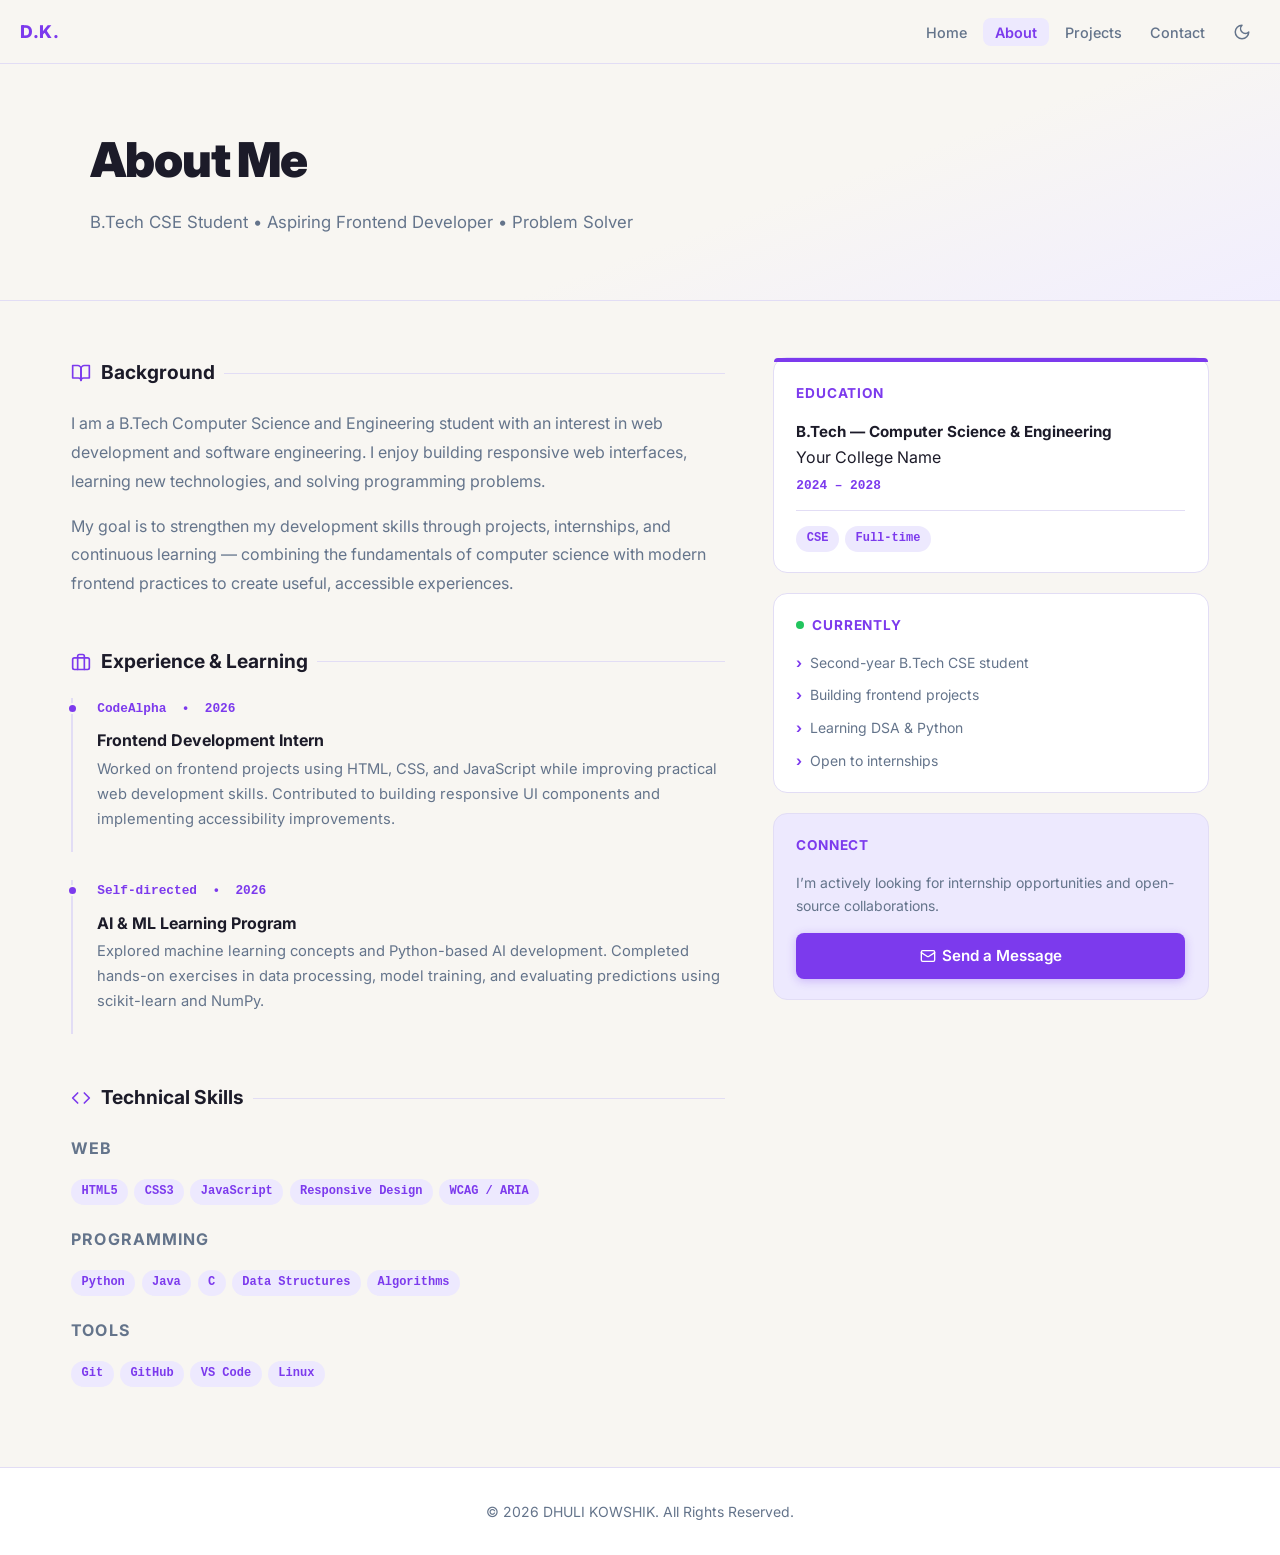
==== commit f7d7c2af: "Advanced CSS3 and Responsive Architecture" ====
--- a/about.html
+++ b/about.html
@@ -3,26 +3,16 @@
 <head>
   <meta charset="UTF-8">
   <meta name="viewport" content="width=device-width, initial-scale=1.0">
-
   <title>About | DHULI KOWSHIK — CSE Student</title>
-
   <meta name="description" content="Learn about DHULI KOWSHIK — B.Tech CSE student (2024–2028) interested in web development, software engineering, and AI technologies.">
   <meta name="theme-color" content="#7c3aed">
-
-  <link rel="canonical" href="https://dhulikowshik.dev/about.html">
-
-  <meta property="og:title" content="About | DHULI KOWSHIK — CSE Student">
-  <meta property="og:description" content="B.Tech CSE student (2024–2028) interested in web development, software engineering, and AI technologies.">
-  <meta property="og:type" content="website">
-  <meta property="og:url" content="https://dhulikowshik.dev/about.html">
-  <meta property="og:image" content="https://dhulikowshik.dev/images/preview.jpg">
-
-  <meta name="twitter:card" content="summary_large_image">
-  <meta name="twitter:title" content="About | DHULI KOWSHIK — CSE Student">
-  <meta name="twitter:description" content="B.Tech CSE student (2024–2028) interested in web development, software engineering, and AI technologies.">
-  <meta name="twitter:image" content="https://dhulikowshik.dev/images/preview.jpg">
-
-  <link rel="stylesheet" href="css/style.css">
+  <script>
+    (function(){var t=localStorage.getItem("theme");if(t==="dark"||(!t&&window.matchMedia("(prefers-color-scheme:dark)").matches))document.documentElement.setAttribute("data-theme","dark");})();
+  </script>
+  <link rel="preconnect" href="https://fonts.googleapis.com">
+  <link rel="preconnect" href="https://fonts.gstatic.com" crossorigin>
+  <link href="https://fonts.googleapis.com/css2?family=Inter:wght@400;500;600;700;800;900&display=swap" rel="stylesheet">
+  <link rel="stylesheet" href="style.css">
 </head>
 <body>
 
@@ -30,32 +20,51 @@
 
   <header>
     <a href="index.html" class="logo" aria-label="DHULI KOWSHIK — Home">D.K.</a>
-    <nav aria-label="Primary Navigation">
-      <ul>
-        <li><a href="index.html">Home</a></li>
-        <li><a href="about.html" aria-current="page">About</a></li>
-        <li><a href="projects.html">Projects</a></li>
-        <li><a href="contact.html">Contact</a></li>
-      </ul>
-    </nav>
+    <div class="header-right">
+      <nav aria-label="Primary navigation">
+        <ul>
+          <li><a href="index.html">Home</a></li>
+          <li><a href="about.html" aria-current="page">About</a></li>
+          <li><a href="projects.html">Projects</a></li>
+          <li><a href="contact.html">Contact</a></li>
+        </ul>
+      </nav>
+      <button id="theme-toggle" aria-label="Toggle theme" title="Toggle theme">
+        <svg xmlns="http://www.w3.org/2000/svg" width="18" height="18" viewBox="0 0 24 24" fill="none" stroke="currentColor" stroke-width="2" stroke-linecap="round" stroke-linejoin="round"><path d="M12 3a6 6 0 0 0 9 9 9 9 0 1 1-9-9Z"/></svg>
+      </button>
+      <button id="menu-toggle" aria-label="Open menu" aria-expanded="false" aria-controls="mobile-nav">
+        <svg xmlns="http://www.w3.org/2000/svg" width="20" height="20" viewBox="0 0 24 24" fill="none" stroke="currentColor" stroke-width="2" stroke-linecap="round" stroke-linejoin="round"><line x1="4" y1="12" x2="20" y2="12"/><line x1="4" y1="6" x2="20" y2="6"/><line x1="4" y1="18" x2="20" y2="18"/></svg>
+      </button>
+    </div>
   </header>
+
+  <nav id="mobile-nav" class="mobile-nav" aria-label="Mobile navigation">
+    <a href="index.html">Home</a>
+    <a href="about.html" aria-current="page">About</a>
+    <a href="projects.html">Projects</a>
+    <a href="contact.html">Contact</a>
+  </nav>
 
   <main id="main-content" tabindex="-1">
 
     <div class="page-hero">
       <div class="container">
-        <h1>About Me</h1>
-        <p>B.Tech CSE Student &bull; Aspiring Frontend Developer &bull; Problem Solver</p>
+        <h1 class="animate-fade-up">About Me</h1>
+        <p class="animate-fade-up delay-1">B.Tech CSE Student &bull; Aspiring Frontend Developer &bull; Problem Solver</p>
       </div>
     </div>
 
-    <div class="about-layout">
+    <div class="about-layout container">
 
       <!-- Main column -->
       <div>
 
-        <section class="about-section" aria-labelledby="background-heading">
-          <h2 id="background-heading">Background</h2>
+        <!-- Background -->
+        <section class="about-section reveal" aria-labelledby="heading-background">
+          <h2 id="heading-background">
+            <svg xmlns="http://www.w3.org/2000/svg" width="20" height="20" viewBox="0 0 24 24" fill="none" stroke="currentColor" stroke-width="2" stroke-linecap="round" stroke-linejoin="round" aria-hidden="true"><path d="M2 3h6a4 4 0 0 1 4 4v14a3 3 0 0 0-3-3H2z"/><path d="M22 3h-6a4 4 0 0 0-4 4v14a3 3 0 0 1 3-3h7z"/></svg>
+            Background
+          </h2>
           <p>
             I am a B.Tech Computer Science and Engineering student with an interest
             in web development and software engineering. I enjoy building responsive
@@ -68,13 +77,17 @@
           </p>
         </section>
 
-        <section class="about-section" aria-labelledby="experience-heading">
-          <h2 id="experience-heading">Experience &amp; Learning</h2>
-          <ul class="timeline" aria-label="Experience timeline">
+        <!-- Experience -->
+        <section class="about-section reveal" aria-labelledby="heading-experience">
+          <h2 id="heading-experience">
+            <svg xmlns="http://www.w3.org/2000/svg" width="20" height="20" viewBox="0 0 24 24" fill="none" stroke="currentColor" stroke-width="2" stroke-linecap="round" stroke-linejoin="round" aria-hidden="true"><rect width="20" height="14" x="2" y="7" rx="2"/><path d="M16 21V5a2 2 0 0 0-2-2h-4a2 2 0 0 0-2 2v16"/></svg>
+            Experience &amp; Learning
+          </h2>
+          <ol class="timeline" aria-label="Experience timeline">
             <li>
               <article>
+                <p class="meta">CodeAlpha &nbsp;&bull;&nbsp; 2026</p>
                 <h3>Frontend Development Intern</h3>
-                <p class="meta">CodeAlpha &nbsp;&bull;&nbsp; 2026</p>
                 <p>
                   Worked on frontend projects using HTML, CSS, and JavaScript while
                   improving practical web development skills. Contributed to building
@@ -84,8 +97,8 @@
             </li>
             <li>
               <article>
+                <p class="meta">Self-directed &nbsp;&bull;&nbsp; 2026</p>
                 <h3>AI &amp; ML Learning Program</h3>
-                <p class="meta">Self-directed &nbsp;&bull;&nbsp; 2026</p>
                 <p>
                   Explored machine learning concepts and Python-based AI development.
                   Completed hands-on exercises in data processing, model training, and
@@ -93,16 +106,19 @@
                 </p>
               </article>
             </li>
-          </ul>
+          </ol>
         </section>
 
-        <section class="about-section" aria-labelledby="skills-heading">
-          <h2 id="skills-heading">Technical Skills</h2>
-          <div style="display:flex;flex-direction:column;gap:1rem;">
-
+        <!-- Skills -->
+        <section class="about-section reveal" aria-labelledby="heading-skills">
+          <h2 id="heading-skills">
+            <svg xmlns="http://www.w3.org/2000/svg" width="20" height="20" viewBox="0 0 24 24" fill="none" stroke="currentColor" stroke-width="2" stroke-linecap="round" stroke-linejoin="round" aria-hidden="true"><polyline points="16 18 22 12 16 6"/><polyline points="8 6 2 12 8 18"/></svg>
+            Technical Skills
+          </h2>
+          <div class="skill-groups">
             <div>
-              <h3 style="font-size:.9rem;font-weight:700;color:var(--muted);text-transform:uppercase;letter-spacing:.05em;margin-bottom:.5rem;">Web</h3>
-              <div style="display:flex;flex-wrap:wrap;gap:.4rem;">
+              <p class="skill-group-label">Web</p>
+              <div class="tags-row">
                 <span class="tag">HTML5</span>
                 <span class="tag">CSS3</span>
                 <span class="tag">JavaScript</span>
@@ -110,10 +126,9 @@
                 <span class="tag">WCAG / ARIA</span>
               </div>
             </div>
-
             <div>
-              <h3 style="font-size:.9rem;font-weight:700;color:var(--muted);text-transform:uppercase;letter-spacing:.05em;margin-bottom:.5rem;">Programming</h3>
-              <div style="display:flex;flex-wrap:wrap;gap:.4rem;">
+              <p class="skill-group-label">Programming</p>
+              <div class="tags-row">
                 <span class="tag">Python</span>
                 <span class="tag">Java</span>
                 <span class="tag">C</span>
@@ -121,17 +136,15 @@
                 <span class="tag">Algorithms</span>
               </div>
             </div>
-
             <div>
-              <h3 style="font-size:.9rem;font-weight:700;color:var(--muted);text-transform:uppercase;letter-spacing:.05em;margin-bottom:.5rem;">Tools</h3>
-              <div style="display:flex;flex-wrap:wrap;gap:.4rem;">
+              <p class="skill-group-label">Tools</p>
+              <div class="tags-row">
                 <span class="tag">Git</span>
                 <span class="tag">GitHub</span>
                 <span class="tag">VS Code</span>
                 <span class="tag">Linux</span>
               </div>
             </div>
-
           </div>
         </section>
 
@@ -140,38 +153,42 @@
       <!-- Sidebar -->
       <aside aria-label="Quick facts" class="sidebar">
 
-        <div class="info-card">
-          <h2 id="education-heading">Education</h2>
+        <div class="info-card reveal">
+          <div class="card-accent"></div>
+          <h2>Education</h2>
           <h3>B.Tech — Computer Science &amp; Engineering</h3>
-          <p>College Name - Vignan's lara </p>
+          <p>Your College Name</p>
           <p class="date">2024 &ndash; 2028</p>
-          <hr class="divider">
           <div class="tags-row">
             <span class="tag">CSE</span>
             <span class="tag">Full-time</span>
           </div>
         </div>
 
-        <div class="info-card">
-          <h2>Currently</h2>
-          <p style="font-size:.9rem;color:var(--muted);line-height:1.6;">
-            &#128218; &nbsp;Second-year B.Tech CSE student<br>
-            &#128187; &nbsp;Building frontend projects<br>
-            &#129504; &nbsp;Learning DSA &amp; Python<br>
-            &#127757; &nbsp;Open to internships
-          </p>
+        <div class="info-card reveal">
+          <h2 style="display:flex;align-items:center;gap:.5rem;">
+            <span class="pulse" aria-hidden="true"></span> Currently
+          </h2>
+          <ul class="currently-list">
+            <li>Second-year B.Tech CSE student</li>
+            <li>Building frontend projects</li>
+            <li>Learning DSA &amp; Python</li>
+            <li>Open to internships</li>
+          </ul>
         </div>
 
-        <div class="info-card">
+        <div class="info-card connect-card reveal">
           <h2>Connect</h2>
-          <p style="font-size:.875rem;color:var(--muted);margin-bottom:1rem;line-height:1.6;">
+          <p style="font-size:.875rem;color:var(--muted);margin-bottom:1rem;line-height:1.65;">
             I&rsquo;m actively looking for internship opportunities and open-source collaborations.
           </p>
-          <a href="contact.html" class="btn btn--primary btn--full">Send a Message</a>
+          <a href="contact.html" class="btn btn--primary btn--full">
+            <svg xmlns="http://www.w3.org/2000/svg" width="16" height="16" viewBox="0 0 24 24" fill="none" stroke="currentColor" stroke-width="2" stroke-linecap="round" stroke-linejoin="round" aria-hidden="true" style="margin-right:.4rem"><rect width="20" height="16" x="2" y="4" rx="2"/><path d="m22 7-8.97 5.7a1.94 1.94 0 0 1-2.06 0L2 7"/></svg>
+            Send a Message
+          </a>
         </div>
 
       </aside>
-
     </div>
 
   </main>
@@ -180,5 +197,6 @@
     <p>&copy; 2026 DHULI KOWSHIK. All Rights Reserved.</p>
   </footer>
 
+  <script src="main.js"></script>
 </body>
 </html>
--- a/style.css
+++ b/style.css
@@ -0,0 +1,625 @@
+/* ============================================================
+   DHULI KOWSHIK — Portfolio  |  style.css
+   ============================================================ */
+
+/* ── Reset & Base ─────────────────────────────────────────── */
+*, *::before, *::after { box-sizing: border-box; margin: 0; padding: 0; }
+
+html { scroll-behavior: smooth; }
+
+:root {
+  --bg:           #f8f6f2;
+  --fg:           #1c1b29;
+  --muted:        #64748b;
+  --primary:      #7c3aed;
+  --primary-lt:   #ede9fe;
+  --accent:       #f59e0b;
+  --card:         #ffffff;
+  --border:       #e2ddf5;
+  --secondary-bg: #f1eefe;
+  --danger:       #dc2626;
+  --success-bg:   #f0fdf4;
+  --success-bdr:  #bbf7d0;
+  --success-fg:   #15803d;
+  --radius:       14px;
+  --shadow:       0 4px 12px rgba(0,0,0,.08);
+  --transition:   .25s ease;
+  --font-mono:    "Courier New", Courier, monospace;
+}
+
+[data-theme="dark"] {
+  --bg:           #0f172a;
+  --fg:           #f8fafc;
+  --muted:        #94a3b8;
+  --primary:      #a78bfa;
+  --primary-lt:   #1e1b4b;
+  --accent:       #fbbf24;
+  --card:         #1e293b;
+  --border:       #334155;
+  --secondary-bg: #1e1b4b;
+  --danger:       #f87171;
+  --success-bg:   #052e16;
+  --success-bdr:  #166534;
+  --success-fg:   #4ade80;
+}
+
+body {
+  background: var(--bg);
+  color: var(--fg);
+  font-family: Inter, system-ui, -apple-system, BlinkMacSystemFont, "Segoe UI", sans-serif;
+  line-height: 1.65;
+  font-size: 1rem;
+  transition: background var(--transition), color var(--transition);
+}
+
+:focus-visible {
+  outline: 3px solid var(--primary);
+  outline-offset: 3px;
+}
+
+h1, h2, h3 { text-wrap: balance; }
+
+img { max-width: 100%; height: auto; display: block; }
+
+/* ── Skip Link ─────────────────────────────────────────────── */
+.skip-link {
+  position: absolute; left: -9999px; top: auto;
+  width: 1px; height: 1px; overflow: hidden;
+}
+.skip-link:focus {
+  position: fixed; top: 1rem; left: 1rem;
+  width: auto; height: auto;
+  padding: .65rem 1.25rem;
+  background: var(--fg); color: var(--bg);
+  border-radius: 8px; font-weight: 700;
+  z-index: 9999; text-decoration: none;
+  outline: 2px solid var(--primary);
+}
+
+/* ── Utility ───────────────────────────────────────────────── */
+.sr-only {
+  position: absolute; width: 1px; height: 1px;
+  padding: 0; margin: -1px; overflow: hidden;
+  clip: rect(0,0,0,0); white-space: nowrap; border: 0;
+}
+
+.container { width: min(1200px, 92%); margin-inline: auto; padding-inline: 1.25rem; }
+.container--sm { width: min(700px, 92%); margin-inline: auto; padding-inline: 1.25rem; }
+
+/* ── Buttons ───────────────────────────────────────────────── */
+.btn {
+  display: inline-flex; align-items: center; justify-content: center;
+  padding: .65rem 1.75rem; border-radius: 9999px;
+  font-size: .95rem; font-weight: 600; font-family: inherit;
+  text-decoration: none; cursor: pointer; border: none;
+  transition: box-shadow var(--transition), background var(--transition), opacity var(--transition), transform var(--transition);
+}
+.btn:focus-visible { outline: 2px solid var(--primary); outline-offset: 3px; }
+.btn--primary  { background: var(--primary); color: #fff; box-shadow: 0 2px 10px rgba(124,58,237,.3); }
+.btn--primary:hover  { box-shadow: 0 4px 18px rgba(124,58,237,.4); transform: translateY(-1px); }
+.btn--outline  { border: 1.5px solid var(--border); background: var(--bg); color: var(--fg); }
+.btn--outline:hover  { background: var(--secondary-bg); }
+.btn--ghost    { background: transparent; color: var(--muted); border: none; }
+.btn--ghost:hover    { color: var(--fg); background: var(--secondary-bg); }
+.btn--full     { width: 100%; border-radius: 8px; }
+.btn--square   { padding: .5rem; border-radius: 8px; }
+
+/* ── Tags / Badges ─────────────────────────────────────────── */
+.tag {
+  display: inline-block;
+  padding: .2rem .65rem;
+  background: var(--primary-lt);
+  color: var(--primary);
+  border-radius: 9999px;
+  font-family: var(--font-mono);
+  font-size: .75rem; font-weight: 600;
+}
+
+/* ── Header & Nav ──────────────────────────────────────────── */
+header {
+  display: flex; align-items: center; justify-content: space-between;
+  padding: 0 1.25rem; height: 4rem;
+  border-bottom: 1px solid var(--border);
+  background: var(--bg);
+  position: sticky; top: 0; z-index: 100;
+  transition: background var(--transition);
+  backdrop-filter: blur(16px);
+  -webkit-backdrop-filter: blur(16px);
+}
+
+.logo {
+  font-weight: 800; font-size: 1.1rem;
+  text-decoration: none; color: var(--primary);
+  letter-spacing: .03em; flex-shrink: 0;
+}
+
+.header-right { display: flex; align-items: center; gap: .5rem; }
+
+/* Desktop Nav */
+nav ul { list-style: none; display: flex; gap: .25rem; }
+nav a {
+  text-decoration: none; color: var(--muted);
+  font-size: .9rem; font-weight: 500;
+  padding: .35rem .75rem; border-radius: 8px;
+  transition: color var(--transition), background var(--transition);
+  white-space: nowrap;
+}
+nav a:hover { color: var(--fg); background: var(--secondary-bg); }
+nav a[aria-current="page"] {
+  color: var(--primary); background: var(--primary-lt); font-weight: 600;
+}
+nav a:focus-visible { outline: 2px solid var(--primary); outline-offset: 2px; }
+
+/* Theme toggle button */
+#theme-toggle {
+  background: transparent; border: none; cursor: pointer;
+  width: 2.2rem; height: 2.2rem;
+  display: flex; align-items: center; justify-content: center;
+  border-radius: 50%; color: var(--muted);
+  font-size: 1.1rem;
+  transition: background var(--transition), color var(--transition);
+}
+#theme-toggle:hover { background: var(--secondary-bg); color: var(--fg); }
+#theme-toggle:focus-visible { outline: 2px solid var(--primary); outline-offset: 2px; }
+
+/* Hamburger button — mobile only */
+#menu-toggle {
+  display: none;
+  background: transparent; border: none; cursor: pointer;
+  width: 2.2rem; height: 2.2rem;
+  align-items: center; justify-content: center;
+  border-radius: 8px; color: var(--muted);
+  font-size: 1.4rem;
+  transition: background var(--transition), color var(--transition);
+}
+#menu-toggle:hover { background: var(--secondary-bg); color: var(--fg); }
+#menu-toggle:focus-visible { outline: 2px solid var(--primary); outline-offset: 2px; }
+
+/* Mobile nav drawer */
+.mobile-nav {
+  display: none;
+  flex-direction: column;
+  gap: .25rem;
+  border-top: 1px solid var(--border);
+  padding: .75rem 1.25rem 1rem;
+  background: var(--bg);
+}
+.mobile-nav.open { display: flex; }
+.mobile-nav a {
+  text-decoration: none; color: var(--muted);
+  font-size: .95rem; font-weight: 500;
+  padding: .75rem 1rem; border-radius: 10px;
+  transition: color var(--transition), background var(--transition);
+}
+.mobile-nav a:hover { color: var(--fg); background: var(--secondary-bg); }
+.mobile-nav a[aria-current="page"] {
+  color: var(--primary); background: var(--primary-lt); font-weight: 600;
+}
+
+/* Breakpoint: show hamburger */
+@media (max-width: 767px) {
+  nav { display: none; }
+  #menu-toggle { display: flex; }
+}
+
+/* ── Main focus ────────────────────────────────────────────── */
+main:focus { outline: none; }
+
+/* ── Footer ────────────────────────────────────────────────── */
+footer {
+  padding: 2rem 1.25rem;
+  text-align: center;
+  border-top: 1px solid var(--border);
+  color: var(--muted);
+  font-size: .875rem;
+  background: var(--card);
+}
+
+/* ================================================================
+   HOME PAGE
+   ================================================================ */
+
+/* Hero */
+.hero {
+  padding: 5.5rem 1.25rem 6rem;
+  text-align: center;
+  background: linear-gradient(160deg, var(--bg) 60%, var(--secondary-bg));
+}
+.hero__badge {
+  display: inline-block;
+  padding: .3rem 1rem;
+  background: var(--primary-lt);
+  color: var(--primary);
+  border-radius: 9999px;
+  font-size: .8rem; font-weight: 700;
+  letter-spacing: .06em; text-transform: uppercase;
+  margin-bottom: 1.25rem;
+}
+.hero h1 {
+  font-size: clamp(2.4rem, 8vw, 4.5rem);
+  font-weight: 900; letter-spacing: -.03em;
+  line-height: 1.08; margin-bottom: .5rem;
+  text-wrap: balance;
+}
+.hero__subtitle {
+  font-size: 1.1rem; color: var(--primary);
+  font-weight: 600; font-family: var(--font-mono);
+  margin-bottom: 1.25rem;
+}
+.hero__desc {
+  font-size: 1.05rem; color: var(--muted);
+  max-width: 34rem; margin: 0 auto 2.5rem;
+  line-height: 1.8; text-wrap: balance;
+}
+.hero__btns {
+  display: flex; flex-wrap: wrap;
+  gap: .75rem; justify-content: center;
+}
+
+/* Expertise / Areas of Focus */
+.expertise { padding: 4.5rem 0; background: var(--card); border-top: 1px solid var(--border); border-bottom: 1px solid var(--border); }
+
+.section-header { text-align: center; margin-bottom: 2.5rem; }
+.section-header h2 { font-size: 1.75rem; font-weight: 700; margin-bottom: .75rem; }
+.section-rule-line { width: 4rem; height: 3px; background: var(--primary); border-radius: 9999px; margin: 0 auto; }
+
+.expertise-grid {
+  display: grid;
+  grid-template-columns: repeat(auto-fit, minmax(200px, 1fr));
+  gap: 1.25rem;
+}
+.expertise-card {
+  padding: 1.75rem 1.5rem;
+  border-radius: var(--radius);
+  background: var(--bg);
+  border: 1px solid var(--border);
+  box-shadow: 0 1px 4px rgba(0,0,0,.04);
+  transition: border-color var(--transition), box-shadow var(--transition), transform var(--transition);
+  text-align: center;
+}
+.expertise-card:hover {
+  border-color: var(--primary);
+  box-shadow: 0 4px 18px rgba(124,58,237,.12);
+  transform: translateY(-4px);
+}
+.expertise-card__icon {
+  width: 3rem; height: 3rem;
+  border-radius: 50%;
+  background: var(--primary-lt);
+  display: flex; align-items: center; justify-content: center;
+  margin: 0 auto 1rem;
+  font-size: 1.3rem; color: var(--primary);
+}
+.expertise-card h3 { font-size: 1rem; font-weight: 700; margin-bottom: .35rem; }
+.expertise-card p  { font-family: var(--font-mono); font-size: .8rem; color: var(--muted); line-height: 1.5; }
+
+/* Featured Projects */
+.featured { padding: 4.5rem 0; }
+
+.featured-header {
+  display: flex; flex-wrap: wrap;
+  justify-content: space-between; align-items: flex-end;
+  gap: 1rem; margin-bottom: 2.5rem;
+}
+.featured-header div h2 { font-size: 1.75rem; font-weight: 700; margin-bottom: .75rem; }
+.featured-header a {
+  color: var(--primary); font-weight: 600; font-size: .9rem;
+  text-decoration: none; white-space: nowrap;
+}
+.featured-header a:hover { text-decoration: underline; }
+
+.projects-grid {
+  display: grid;
+  grid-template-columns: repeat(auto-fit, minmax(320px, 1fr));
+  gap: 1.5rem;
+}
+
+/* ================================================================
+   PROJECT CARD (shared: home + projects pages)
+   ================================================================ */
+.project-card {
+  border-radius: var(--radius);
+  background: var(--card);
+  border: 1px solid var(--border);
+  overflow: hidden;
+  display: flex; flex-direction: column;
+  transition: transform .3s ease, box-shadow .3s ease;
+}
+.project-card:hover {
+  border-color: var(--primary);
+  box-shadow: 0 6px 24px rgba(124,58,237,.12);
+  transform: translateY(-8px) scale(1.02);
+}
+.project-card__thumb {
+  height: 9rem;
+  display: flex; align-items: center; justify-content: center;
+  font-size: 2.5rem;
+  background: var(--secondary-bg);
+  border-bottom: 1px solid var(--border);
+  transition: background var(--transition);
+}
+.project-card:hover .project-card__thumb { background: var(--primary-lt); }
+.project-card__body { padding: 1.25rem 1.4rem; flex: 1; display: flex; flex-direction: column; }
+.project-card h3 { font-size: 1rem; font-weight: 700; margin-bottom: .45rem; }
+.project-card p  { color: var(--muted); font-size: .9rem; line-height: 1.65; flex: 1; margin-bottom: 1rem; }
+.project-card__tags { display: flex; flex-wrap: wrap; gap: .4rem; }
+.project-card__footer {
+  padding: .85rem 1.4rem;
+  border-top: 1px solid var(--border);
+  display: flex; gap: 1.25rem;
+}
+.project-card__footer button {
+  font-size: .8rem; font-weight: 600; font-family: inherit;
+  color: var(--muted); background: none; border: none; cursor: pointer;
+  display: flex; align-items: center; gap: .4rem;
+  transition: color var(--transition);
+}
+.project-card__footer button:hover { color: var(--primary); }
+.project-card__footer button:disabled { opacity: .4; cursor: not-allowed; }
+
+.badge-inprogress {
+  display: inline-flex; align-items: center; gap: .3rem;
+  padding: .2rem .65rem;
+  background: #fef3c7; color: #92400e;
+  border: 1px solid #fde68a;
+  border-radius: 9999px; font-size: .72rem; font-weight: 700;
+}
+[data-theme="dark"] .badge-inprogress {
+  background: rgba(251,191,36,.12); color: #fcd34d; border-color: rgba(251,191,36,.3);
+}
+
+/* ================================================================
+   ABOUT PAGE
+   ================================================================ */
+.page-hero {
+  padding: 3.5rem 1.25rem 4rem;
+  border-bottom: 1px solid var(--border);
+  background: linear-gradient(160deg, var(--bg) 60%, var(--secondary-bg));
+}
+.page-hero h1 {
+  font-size: clamp(2rem, 6vw, 3rem);
+  font-weight: 900; letter-spacing: -.025em;
+  margin-bottom: .6rem; text-wrap: balance;
+}
+.page-hero p { color: var(--muted); font-size: 1.05rem; max-width: 36rem; }
+
+/* About layout: main + sidebar */
+.about-layout {
+  display: grid;
+  grid-template-columns: 1fr;
+  gap: 3rem;
+  padding: 3.5rem 1.25rem 5rem;
+}
+@media (min-width: 768px) {
+  .about-layout { grid-template-columns: 3fr 2fr; }
+}
+
+.about-section { margin-bottom: 3rem; }
+.about-section:last-child { margin-bottom: 0; }
+.about-section h2 {
+  font-size: 1.2rem; font-weight: 700;
+  margin-bottom: 1.25rem; color: var(--fg);
+  display: flex; align-items: center; gap: .6rem;
+}
+.about-section h2 svg { color: var(--primary); flex-shrink: 0; }
+.about-section h2::after { content: ""; flex: 1; height: 1px; background: var(--border); }
+.about-section p { color: var(--muted); line-height: 1.8; margin-bottom: 1rem; font-size: 1rem; }
+
+/* Timeline */
+.timeline { list-style: none; display: flex; flex-direction: column; gap: 1.75rem; }
+.timeline li {
+  position: relative; padding-left: 1.5rem;
+  border-left: 2px solid var(--border); padding-bottom: .25rem;
+}
+.timeline li::before {
+  content: ""; position: absolute;
+  width: 11px; height: 11px;
+  border-radius: 50%; background: var(--primary);
+  left: -6.5px; top: 5px;
+  border: 2px solid var(--bg);
+}
+.timeline article h3 { font-size: 1rem; font-weight: 700; margin-bottom: .2rem; }
+.timeline .meta {
+  font-family: var(--font-mono); font-size: .8rem;
+  color: var(--primary); margin-bottom: .5rem; font-weight: 600;
+}
+.timeline article p { color: var(--muted); font-size: .92rem; line-height: 1.7; }
+
+/* Skill groups */
+.skill-groups { display: flex; flex-direction: column; gap: 1.25rem; }
+.skill-group-label {
+  font-size: .78rem; font-weight: 700; color: var(--muted);
+  text-transform: uppercase; letter-spacing: .07em;
+  margin-bottom: .5rem;
+}
+.tags-row { display: flex; flex-wrap: wrap; gap: .4rem; }
+
+/* Sidebar cards */
+.sidebar { display: flex; flex-direction: column; gap: 1.25rem; }
+.info-card {
+  padding: 1.25rem 1.4rem;
+  border-radius: var(--radius);
+  background: var(--card);
+  border: 1px solid var(--border);
+}
+.info-card .card-accent { height: 4px; background: var(--primary); border-radius: 4px 4px 0 0; margin: -1.25rem -1.4rem 1.25rem; }
+.info-card h2 {
+  font-size: .85rem; font-weight: 700; color: var(--primary);
+  text-transform: uppercase; letter-spacing: .06em; margin-bottom: .9rem;
+}
+.info-card h3 { font-size: .95rem; font-weight: 700; color: var(--fg); }
+.info-card .date { font-family: var(--font-mono); font-size: .8rem; color: var(--primary); font-weight: 600; margin-top: .25rem; }
+.info-card .tags-row { margin-top: .9rem; padding-top: .9rem; border-top: 1px solid var(--border); }
+.currently-list { list-style: none; display: flex; flex-direction: column; gap: .6rem; }
+.currently-list li { display: flex; gap: .5rem; font-size: .875rem; color: var(--muted); }
+.currently-list li::before { content: "›"; color: var(--primary); font-weight: 700; flex-shrink: 0; }
+.connect-card { background: var(--primary-lt); }
+
+.pulse {
+  width: 8px; height: 8px; border-radius: 50%;
+  background: #22c55e; display: inline-block;
+  animation: pulse 1.8s ease-in-out infinite;
+}
+@keyframes pulse {
+  0%, 100% { opacity: 1; transform: scale(1); }
+  50%       { opacity: .5; transform: scale(.8); }
+}
+
+/* ================================================================
+   PROJECTS PAGE
+   ================================================================ */
+.projects-page-grid {
+  display: grid;
+  grid-template-columns: repeat(auto-fit, minmax(320px, 1fr));
+  gap: 1.5rem;
+  padding-bottom: 4rem;
+}
+@media (min-width: 1200px) {
+  .projects-page-grid { grid-template-columns: repeat(3, 1fr); }
+}
+
+/* ================================================================
+   CONTACT PAGE
+   ================================================================ */
+.contact-layout { padding: 3.5rem 1.25rem 5rem; }
+
+.contact-grid {
+  display: grid; grid-template-columns: 1fr;
+  gap: 2rem; margin-top: 2rem;
+}
+@media (min-width: 640px) {
+  .contact-grid { grid-template-columns: 1fr 2fr; }
+}
+
+.info-col { display: flex; flex-direction: column; gap: 1rem; }
+.contact-info-card {
+  padding: 1.25rem 1.4rem;
+  border-radius: var(--radius);
+  background: var(--card);
+  border: 1px solid var(--border);
+  display: flex; align-items: flex-start; gap: 1rem;
+}
+.contact-info-card .icon-circle {
+  width: 2.5rem; height: 2.5rem; border-radius: 50%;
+  background: var(--primary-lt); color: var(--primary);
+  display: flex; align-items: center; justify-content: center;
+  font-size: 1.1rem; flex-shrink: 0;
+}
+.contact-info-card h3 { font-size: .875rem; font-weight: 700; margin-bottom: .15rem; }
+.contact-info-card p  { font-size: .85rem; color: var(--muted); }
+
+/* Form */
+.form-card {
+  padding: 1.75rem;
+  border-radius: var(--radius);
+  background: var(--card);
+  border: 1px solid var(--border);
+  box-shadow: var(--shadow);
+}
+.form-card h2 { font-size: 1.1rem; font-weight: 700; margin-bottom: .4rem; }
+.form-card .form-desc { font-size: .875rem; color: var(--muted); margin-bottom: 1.5rem; }
+
+form { display: flex; flex-direction: column; gap: 1.1rem; }
+.form-row { display: grid; grid-template-columns: 1fr; gap: 1.1rem; }
+@media (min-width: 500px) { .form-row { grid-template-columns: 1fr 1fr; } }
+
+.field { display: flex; flex-direction: column; gap: .3rem; }
+label { font-size: .875rem; font-weight: 600; color: var(--fg); }
+.req { color: var(--danger); margin-left: .15rem; }
+
+input, textarea {
+  width: 100%;
+  padding: .6rem .9rem;
+  border: 1.5px solid var(--border);
+  border-radius: 8px;
+  background: var(--bg);
+  color: var(--fg);
+  font-size: .95rem; font-family: inherit;
+  transition: border-color var(--transition), box-shadow var(--transition), background var(--transition);
+}
+input:focus, textarea:focus {
+  outline: none;
+  border-color: var(--primary);
+  box-shadow: 0 0 0 3px rgba(124,58,237,.15);
+}
+input[aria-invalid="true"], textarea[aria-invalid="true"] { border-color: var(--danger); }
+textarea { resize: vertical; min-height: 140px; }
+.error-msg { font-size: .8rem; color: var(--danger); min-height: 1em; }
+
+.btn-submit {
+  align-self: flex-start;
+  padding: .75rem 2rem;
+  background: var(--primary); color: #fff;
+  border: none; border-radius: 8px;
+  font-size: .95rem; font-weight: 600;
+  cursor: pointer; font-family: inherit;
+  display: flex; align-items: center; gap: .5rem;
+  transition: opacity var(--transition), box-shadow var(--transition), transform var(--transition);
+}
+.btn-submit:hover { opacity: .9; box-shadow: 0 4px 16px rgba(124,58,237,.35); transform: translateY(-1px); }
+.btn-submit:disabled { opacity: .6; cursor: not-allowed; transform: none; }
+
+.spinner {
+  width: 1rem; height: 1rem;
+  border: 2px solid rgba(255,255,255,.4);
+  border-top-color: #fff;
+  border-radius: 50%;
+  animation: spin .7s linear infinite;
+}
+@keyframes spin { to { transform: rotate(360deg); } }
+
+/* Success state */
+.success-message {
+  display: none; flex-direction: column; align-items: center;
+  text-align: center; padding: 3.5rem 1.5rem;
+}
+.success-message.visible { display: flex; }
+.success-icon {
+  width: 4rem; height: 4rem;
+  border-radius: 50%;
+  background: var(--success-bg); color: var(--success-fg);
+  display: flex; align-items: center; justify-content: center;
+  font-size: 1.75rem; margin-bottom: 1.25rem;
+  border: 2px solid var(--success-bdr);
+}
+.success-message h2 { font-size: 1.4rem; font-weight: 700; margin-bottom: .4rem; }
+.success-message p  { color: var(--muted); max-width: 22rem; margin-bottom: 1.5rem; }
+.btn-reset {
+  padding: .6rem 1.5rem;
+  border: 1.5px solid var(--border);
+  border-radius: 8px;
+  background: var(--bg); color: var(--fg);
+  font-size: .9rem; font-weight: 600; font-family: inherit;
+  cursor: pointer; transition: background var(--transition);
+}
+.btn-reset:hover { background: var(--secondary-bg); }
+
+/* ================================================================
+   ANIMATIONS
+   ================================================================ */
+@keyframes fadeUp {
+  from { opacity: 0; transform: translateY(22px); }
+  to   { opacity: 1; transform: translateY(0); }
+}
+.animate-fade-up { animation: fadeUp .55s ease both; }
+.delay-1 { animation-delay: .1s; }
+.delay-2 { animation-delay: .2s; }
+.delay-3 { animation-delay: .3s; }
+.delay-4 { animation-delay: .4s; }
+
+/* Intersection-observer fade */
+.reveal {
+  opacity: 0; transform: translateY(20px);
+  transition: opacity .55s ease, transform .55s ease;
+}
+.reveal.visible { opacity: 1; transform: none; }
+
+/* ================================================================
+   RESPONSIVE TWEAKS
+   ================================================================ */
+@media (max-width: 480px) {
+  .hero { padding: 4rem 1rem 4.5rem; }
+  .hero__btns { flex-direction: column; align-items: center; }
+  .hero__btns .btn { width: 100%; max-width: 20rem; }
+  .btn-submit { width: 100%; justify-content: center; }
+}
